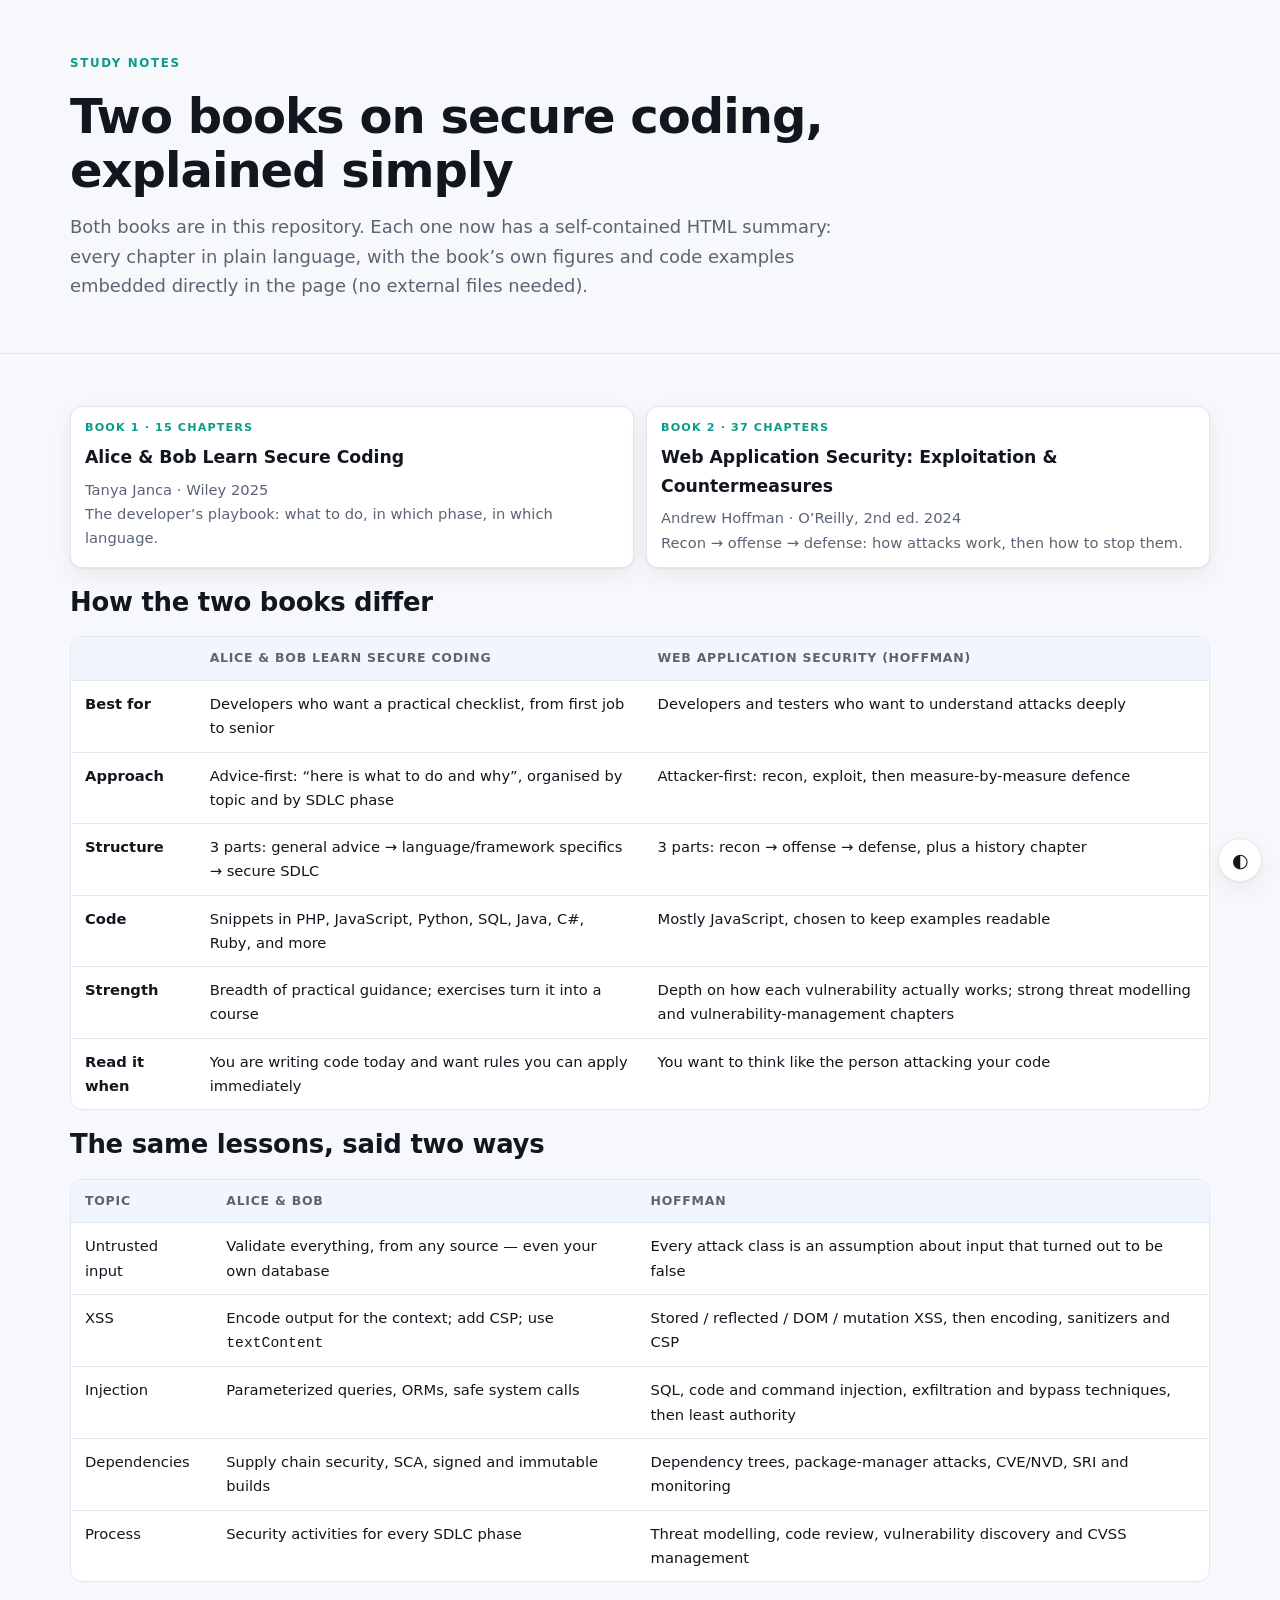
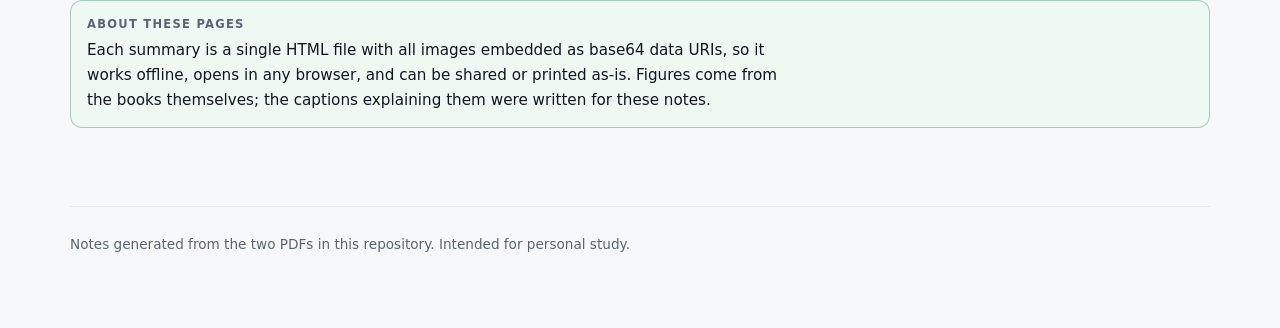
==== books/index.html @ b046a4c8 "Add chapter-by-chapter HTML summaries of both books with embedded figures Co-authored-by: arena-agen" ====
<!DOCTYPE html>
<html lang="en" data-theme="auto">
<head>
<meta charset="utf-8">
<meta name="viewport" content="width=device-width, initial-scale=1">
<title>Two books on web application security — visual summaries</title>
<meta name="description" content="Plain-language chapter-by-chapter summaries of Alice & Bob Learn Secure Coding and Web Application Security: Exploitation and Countermeasures, with figures and code embedded.">
<style>/* ---------- Base / theme ---------- */
:root{
  --bg:#f7f8fb; --panel:#ffffff; --ink:#12161f; --muted:#5b6474; --line:#e2e6ee;
  --accent:#2f6fed; --accent-2:#0c9b8a;
  --warn:#b4441f; --warn-bg:#fdf1ec; --ok:#1d7a4f; --ok-bg:#eef9f3;
  --code-bg:#12161f; --code-ink:#e8edf7;
  --shadow:0 1px 2px rgba(16,24,40,.06),0 8px 24px rgba(16,24,40,.06);
  --radius:14px;
  --sans:"Segoe UI",system-ui,-apple-system,"Helvetica Neue",Arial,sans-serif;
  --mono:"SFMono-Regular",Consolas,"Liberation Mono",Menlo,monospace;
}
@media (prefers-color-scheme:dark){
  :root{
    --bg:#0d1117; --panel:#161b24; --ink:#e6edf6; --muted:#9aa6b8; --line:#26303d;
    --accent:#6ea0ff; --accent-2:#3ecfbb;
    --warn:#ff9873; --warn-bg:#2a1a14; --ok:#5ad39a; --ok-bg:#12241b;
    --code-bg:#0a0e14; --code-ink:#e8edf7;
    --shadow:0 1px 2px rgba(0,0,0,.4),0 8px 24px rgba(0,0,0,.35);
  }
}
html[data-theme="light"]{
  --bg:#f7f8fb; --panel:#ffffff; --ink:#12161f; --muted:#5b6474; --line:#e2e6ee;
  --accent:#2f6fed; --accent-2:#0c9b8a;
  --warn:#b4441f; --warn-bg:#fdf1ec; --ok:#1d7a4f; --ok-bg:#eef9f3;
  --code-bg:#12161f; --code-ink:#e8edf7;
}
html[data-theme="dark"]{
  --bg:#0d1117; --panel:#161b24; --ink:#e6edf6; --muted:#9aa6b8; --line:#26303d;
  --accent:#6ea0ff; --accent-2:#3ecfbb;
  --warn:#ff9873; --warn-bg:#2a1a14; --ok:#5ad39a; --ok-bg:#12241b;
  --code-bg:#0a0e14; --code-ink:#e8edf7;
}
*{box-sizing:border-box}
html{scroll-behavior:smooth}
body{
  margin:0;background:var(--bg);color:var(--ink);
  font-family:var(--sans);font-size:17px;line-height:1.65;
  -webkit-font-smoothing:antialiased;text-rendering:optimizeLegibility;
}
a{color:var(--accent);text-decoration:none}
a:hover{text-decoration:underline}
img{max-width:100%;height:auto}

/* ---------- Progress bar ---------- */
#progress{position:fixed;top:0;left:0;height:3px;width:0;background:linear-gradient(90deg,var(--accent),var(--accent-2));z-index:100;transition:width .1s linear}

/* ---------- Layout ---------- */
.wrap{max-width:1180px;margin:0 auto;padding:0 20px}
.layout{display:grid;grid-template-columns:260px minmax(0,1fr);gap:38px;align-items:start}
@media (max-width:980px){.layout{grid-template-columns:1fr}}

/* ---------- Sidebar TOC ---------- */
aside.toc{position:sticky;top:22px;max-height:calc(100vh - 44px);overflow:auto;padding:6px 0 24px}
aside.toc h4{margin:0 0 10px;font-size:.72rem;letter-spacing:.09em;text-transform:uppercase;color:var(--muted)}
aside.toc a{display:block;font-size:.86rem;color:var(--muted);padding:4px 8px;border-radius:8px;border-left:2px solid transparent}
aside.toc a:hover{background:var(--panel);color:var(--ink);text-decoration:none}
aside.toc a.active{color:var(--accent);border-left-color:var(--accent);background:var(--panel);font-weight:600}
aside.toc .part{margin:16px 0 6px;font-size:.7rem;font-weight:700;letter-spacing:.08em;text-transform:uppercase;color:var(--accent-2)}
@media (max-width:980px){
  aside.toc{position:static;max-height:none;border-bottom:1px solid var(--line);margin-bottom:18px}
  aside.toc a{display:inline-block;font-size:.8rem}
}

/* ---------- Hero ---------- */
header.hero{padding:54px 0 30px;border-bottom:1px solid var(--line)}
.eyebrow{font-size:.74rem;font-weight:700;letter-spacing:.14em;text-transform:uppercase;color:var(--accent-2)}
h1{font-size:clamp(1.9rem,4.4vw,3rem);line-height:1.12;margin:.35em 0 .3em;letter-spacing:-.02em}
.subtitle{font-size:1.12rem;color:var(--muted);max-width:70ch;margin:0 0 22px}
.meta{display:flex;flex-wrap:wrap;gap:8px;margin-bottom:8px}
.chip{font-size:.76rem;background:var(--panel);border:1px solid var(--line);color:var(--muted);padding:5px 11px;border-radius:999px;box-shadow:var(--shadow)}

/* ---------- Sections ---------- */
section{padding:34px 0 6px;scroll-margin-top:18px}
h2{font-size:1.62rem;line-height:1.25;margin:0 0 .35em;letter-spacing:-.01em}
h2 .num{color:var(--accent);font-variant-numeric:tabular-nums}
h3{font-size:1.16rem;margin:1.6em 0 .4em}
h4{font-size:.98rem;margin:1.2em 0 .3em}
p{margin:0 0 1em;max-width:74ch}
ul,ol{margin:0 0 1.1em;padding-left:1.25em;max-width:76ch}
li{margin:.34em 0}
li::marker{color:var(--accent)}
strong{font-weight:650}
hr{border:0;border-top:1px solid var(--line);margin:34px 0}

/* ---------- Cards ---------- */
.card{background:var(--panel);border:1px solid var(--line);border-radius:var(--radius);padding:20px 22px;box-shadow:var(--shadow);margin:16px 0}
.card h3{margin-top:0}
.oneliner{
  font-size:1.02rem;background:linear-gradient(90deg,color-mix(in srgb,var(--accent) 10%,transparent),transparent);
  border-left:3px solid var(--accent);padding:12px 16px;border-radius:0 10px 10px 0;margin:0 0 20px;color:var(--ink)
}
.oneliner b{color:var(--accent)}
.callout{border-radius:12px;padding:14px 16px;margin:16px 0;font-size:.95rem;border:1px solid var(--line)}
.callout p:last-child{margin-bottom:0}
.callout.warn{background:var(--warn-bg);border-color:color-mix(in srgb,var(--warn) 35%,transparent)}
.callout.warn b{color:var(--warn)}
.callout.good{background:var(--ok-bg);border-color:color-mix(in srgb,var(--ok) 35%,transparent)}
.callout.good b{color:var(--ok)}
.callout .label{display:block;font-size:.72rem;letter-spacing:.11em;text-transform:uppercase;font-weight:700;margin-bottom:4px;color:var(--muted)}

/* ---------- Figures ---------- */
figure{margin:24px 0;background:var(--panel);border:1px solid var(--line);border-radius:var(--radius);padding:14px;box-shadow:var(--shadow);text-align:center}
figure img{border-radius:8px;display:block;margin:0 auto;background:#fff}
figcaption{font-size:.85rem;color:var(--muted);margin-top:10px;text-align:left;line-height:1.5}
figcaption b{color:var(--ink)}
.figrow{display:grid;grid-template-columns:repeat(auto-fit,minmax(260px,1fr));gap:16px}
.figrow figure{margin:0}

/* ---------- Code ---------- */
.code{position:relative;margin:18px 0;border-radius:12px;overflow:hidden;border:1px solid var(--line);background:var(--code-bg)}
.code .bar{display:flex;align-items:center;justify-content:space-between;gap:10px;padding:8px 14px;background:rgba(255,255,255,.05);border-bottom:1px solid rgba(255,255,255,.08)}
.code .bar .title{font:600 .76rem/1.4 var(--sans);color:#a9b6cc;letter-spacing:.04em}
.code .bar .tag{font:600 .68rem/1 var(--sans);letter-spacing:.1em;text-transform:uppercase;padding:4px 9px;border-radius:999px}
.tag.bad{background:rgba(255,90,60,.16);color:#ff9d84;border:1px solid rgba(255,90,60,.35)}
.tag.good{background:rgba(60,220,150,.14);color:#6ee7ad;border:1px solid rgba(60,220,150,.3)}
.tag.neutral{background:rgba(120,170,255,.14);color:#9cc0ff;border:1px solid rgba(120,170,255,.3)}
.code pre{margin:0;padding:14px 16px;overflow-x:auto;font:13.5px/1.6 var(--mono);color:var(--code-ink)}
.code code{font-family:inherit;white-space:pre}
.tok-k{color:#c792ea}.tok-s{color:#a5e075}.tok-c{color:#7c899c;font-style:italic}.tok-n{color:#f78c6c}.tok-f{color:#82aaff}

/* ---------- Tables ---------- */
.tablewrap{overflow-x:auto;margin:18px 0;border:1px solid var(--line);border-radius:12px;background:var(--panel)}
table{border-collapse:collapse;width:100%;font-size:.92rem}
th,td{padding:11px 14px;text-align:left;border-bottom:1px solid var(--line);vertical-align:top}
th{background:color-mix(in srgb,var(--accent) 7%,var(--panel));font-size:.78rem;letter-spacing:.06em;text-transform:uppercase;color:var(--muted)}
tr:last-child td{border-bottom:0}

/* ---------- Pills / grid of topics ---------- */
.pillgrid{display:grid;grid-template-columns:repeat(auto-fit,minmax(210px,1fr));gap:12px;margin:18px 0}
.pill{background:var(--panel);border:1px solid var(--line);border-radius:12px;padding:12px 14px;box-shadow:var(--shadow)}
.pill .k{font-size:.7rem;letter-spacing:.1em;text-transform:uppercase;color:var(--accent-2);font-weight:700}
.pill .v{font-size:.92rem;margin-top:4px}

/* ---------- Book switch links ---------- */
.booknav{display:flex;gap:12px;flex-wrap:wrap;margin:20px 0 0}
.booknav a{display:inline-flex;align-items:center;gap:8px;background:var(--panel);border:1px solid var(--line);border-radius:999px;padding:9px 16px;font-size:.88rem;font-weight:600;box-shadow:var(--shadow)}
.booknav a:hover{text-decoration:none;border-color:var(--accent)}

/* ---------- Theme toggle ---------- */
#theme{position:fixed;right:18px;bottom:18px;z-index:90;width:44px;height:44px;border-radius:50%;border:1px solid var(--line);background:var(--panel);color:var(--ink);font-size:19px;cursor:pointer;box-shadow:var(--shadow)}
footer{border-top:1px solid var(--line);margin-top:56px;padding:26px 0 60px;font-size:.85rem;color:var(--muted)}
@media print{aside.toc,#theme,#progress{display:none}.layout{grid-template-columns:1fr}body{background:#fff}}
</style>
</head>
<body>

<header class="hero">
  <div class="wrap">
    <div class="eyebrow">Study notes</div>
    <h1>Two books on secure coding,<br>explained simply</h1>
    <p class="subtitle">Both books are in this repository. Each one now has a self-contained HTML summary: every chapter in plain language, with the book’s own figures and code examples embedded directly in the page (no external files needed).</p>
  </div>
</header>

<div class="wrap">
  <section>
    <div class="pillgrid">
      <a class="pill" href="alice-and-bob-learn-secure-coding.html" style="text-decoration:none;color:inherit">
        <div class="k">Book 1 · 15 chapters</div>
        <div class="v" style="font-size:1.08rem;font-weight:650;margin:6px 0">Alice &amp; Bob Learn Secure Coding</div>
        <div class="v" style="color:var(--muted)">Tanya Janca · Wiley 2025<br>The developer’s playbook: what to do, in which phase, in which language.</div>
      </a>
      <a class="pill" href="web-application-security.html" style="text-decoration:none;color:inherit">
        <div class="k">Book 2 · 37 chapters</div>
        <div class="v" style="font-size:1.08rem;font-weight:650;margin:6px 0">Web Application Security: Exploitation &amp; Countermeasures</div>
        <div class="v" style="color:var(--muted)">Andrew Hoffman · O’Reilly, 2nd ed. 2024<br>Recon → offense → defense: how attacks work, then how to stop them.</div>
      </a>
    </div>

    <h2>How the two books differ</h2>
    <div class="tablewrap">
      <table>
        <thead><tr><th></th><th>Alice &amp; Bob Learn Secure Coding</th><th>Web Application Security (Hoffman)</th></tr></thead>
        <tbody>
          <tr><td><strong>Best for</strong></td><td>Developers who want a practical checklist, from first job to senior</td><td>Developers and testers who want to understand attacks deeply</td></tr>
          <tr><td><strong>Approach</strong></td><td>Advice-first: “here is what to do and why”, organised by topic and by SDLC phase</td><td>Attacker-first: recon, exploit, then measure-by-measure defence</td></tr>
          <tr><td><strong>Structure</strong></td><td>3 parts: general advice → language/framework specifics → secure SDLC</td><td>3 parts: recon → offense → defense, plus a history chapter</td></tr>
          <tr><td><strong>Code</strong></td><td>Snippets in PHP, JavaScript, Python, SQL, Java, C#, Ruby, and more</td><td>Mostly JavaScript, chosen to keep examples readable</td></tr>
          <tr><td><strong>Strength</strong></td><td>Breadth of practical guidance; exercises turn it into a course</td><td>Depth on how each vulnerability actually works; strong threat modelling and vulnerability-management chapters</td></tr>
          <tr><td><strong>Read it when</strong></td><td>You are writing code today and want rules you can apply immediately</td><td>You want to think like the person attacking your code</td></tr>
        </tbody>
      </table>
    </div>

    <h2>The same lessons, said two ways</h2>
    <div class="tablewrap">
      <table>
        <thead><tr><th>Topic</th><th>Alice &amp; Bob</th><th>Hoffman</th></tr></thead>
        <tbody>
          <tr><td>Untrusted input</td><td>Validate everything, from any source — even your own database</td><td>Every attack class is an assumption about input that turned out to be false</td></tr>
          <tr><td>XSS</td><td>Encode output for the context; add CSP; use <code>textContent</code></td><td>Stored / reflected / DOM / mutation XSS, then encoding, sanitizers and CSP</td></tr>
          <tr><td>Injection</td><td>Parameterized queries, ORMs, safe system calls</td><td>SQL, code and command injection, exfiltration and bypass techniques, then least authority</td></tr>
          <tr><td>Dependencies</td><td>Supply chain security, SCA, signed and immutable builds</td><td>Dependency trees, package-manager attacks, CVE/NVD, SRI and monitoring</td></tr>
          <tr><td>Process</td><td>Security activities for every SDLC phase</td><td>Threat modelling, code review, vulnerability discovery and CVSS management</td></tr>
        </tbody>
      </table>
    </div>

    <div class="callout good">
      <span class="label">About these pages</span>
      <p>Each summary is a single HTML file with all images embedded as base64 data URIs, so it works offline, opens in any browser, and can be shared or printed as-is. Figures come from the books themselves; the captions explaining them were written for these notes.</p>
    </div>
  </section>

  <footer>
    <p>Notes generated from the two PDFs in this repository. Intended for personal study.</p>
  </footer>
</div>

<button id="theme" title="Switch light / dark" aria-label="Switch light or dark theme">◐</button>
<script>
const root = document.documentElement, btn = document.getElementById('theme');
const saved = localStorage.getItem('notes-theme');
if (saved) root.dataset.theme = saved;
btn.addEventListener('click', () => {
  const isDark = root.dataset.theme === 'dark' ||
    (root.dataset.theme === 'auto' && matchMedia('(prefers-color-scheme: dark)').matches);
  root.dataset.theme = isDark ? 'light' : 'dark';
  localStorage.setItem('notes-theme', root.dataset.theme);
});
</script>
</body>
</html>
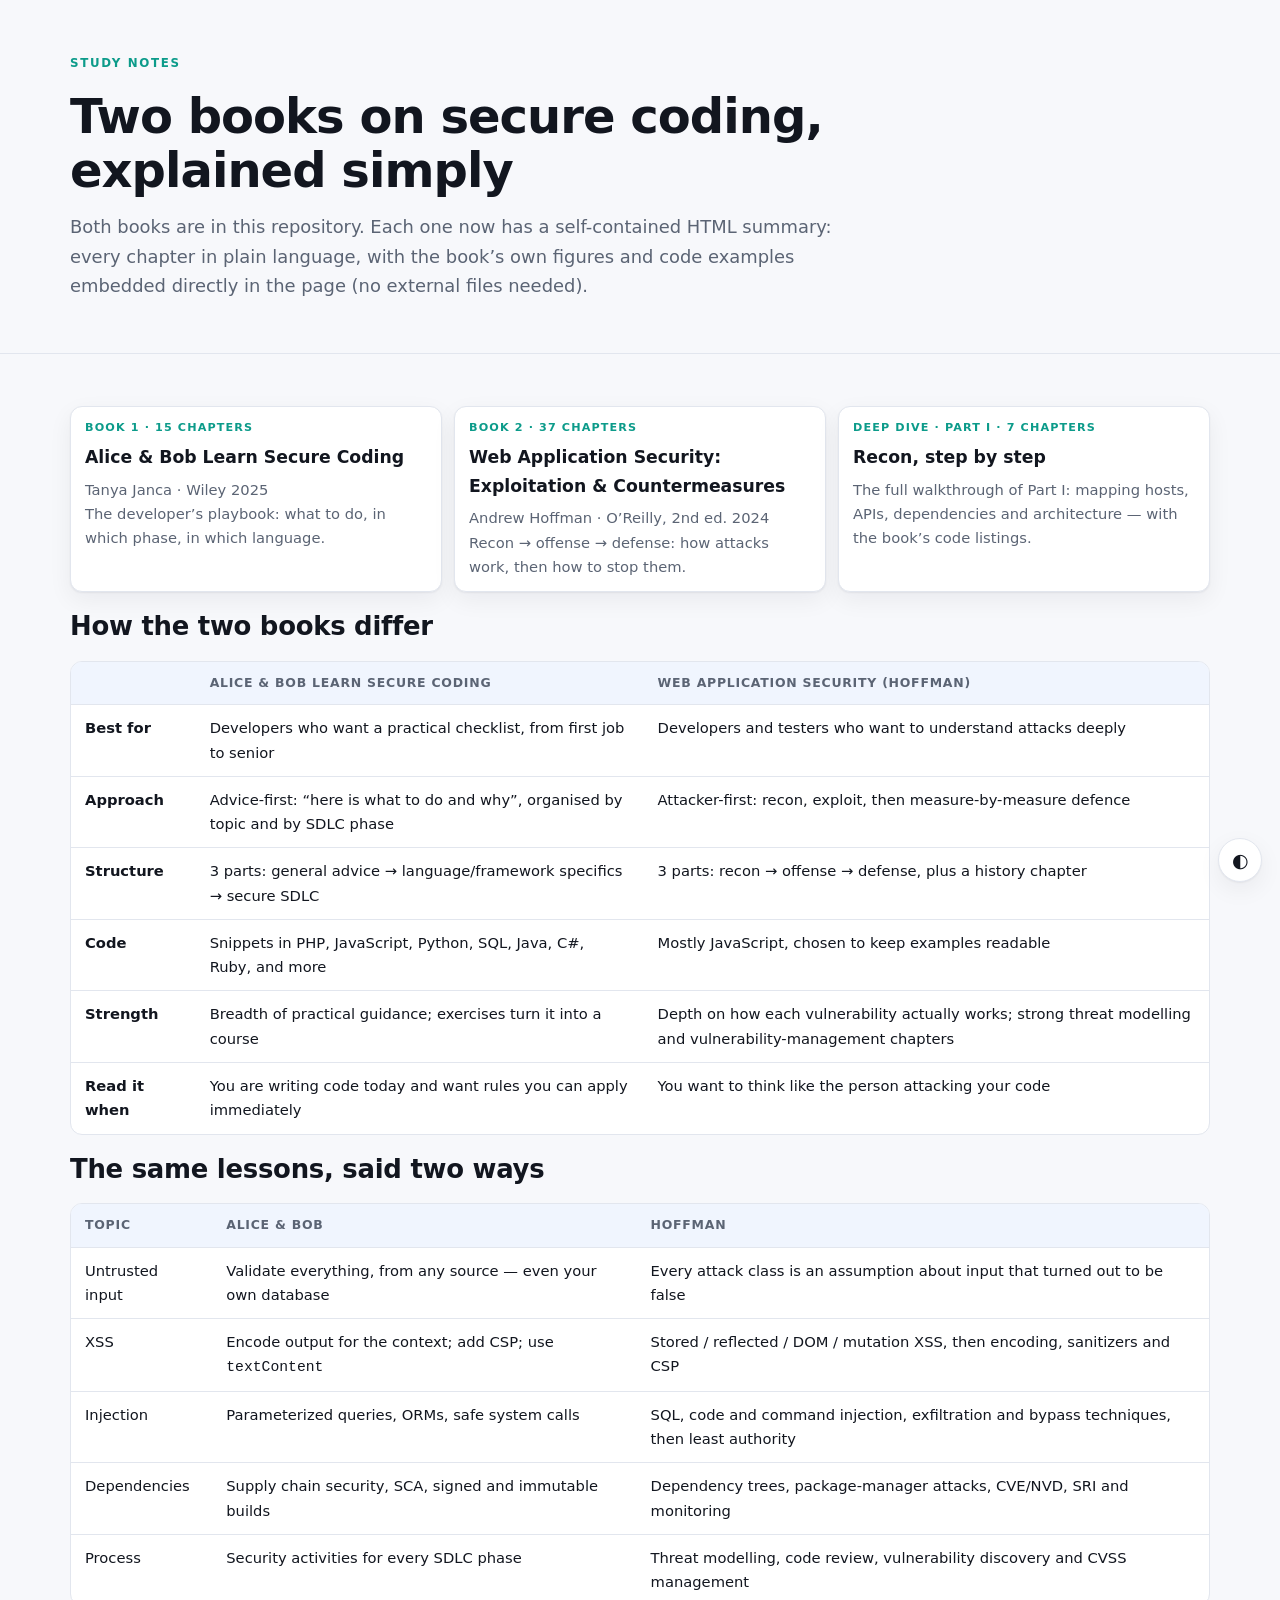
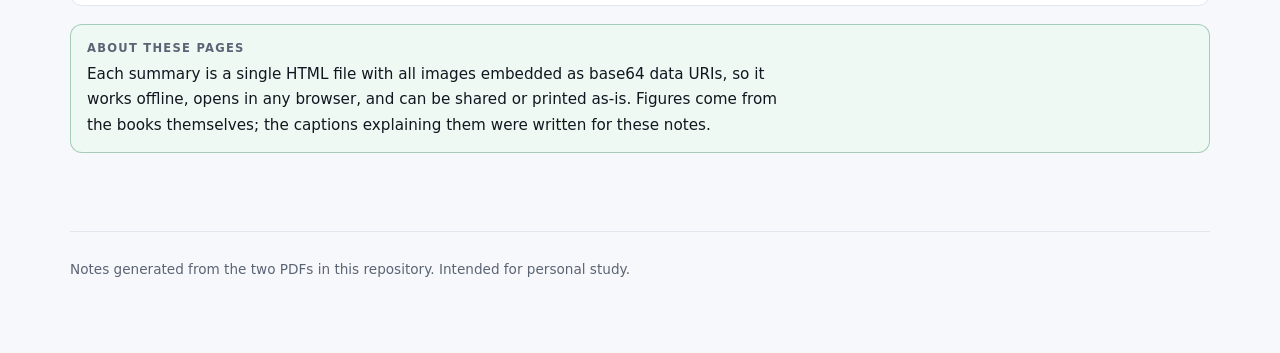
==== commit 0efba7f5: "Add deep-dive page for Part I (Recon) of Web Application Security Co-authored-by: arena-agent <29705" ====
--- a/books/index.html
+++ b/books/index.html
@@ -147,6 +147,28 @@
 #theme{position:fixed;right:18px;bottom:18px;z-index:90;width:44px;height:44px;border-radius:50%;border:1px solid var(--line);background:var(--panel);color:var(--ink);font-size:19px;cursor:pointer;box-shadow:var(--shadow)}
 footer{border-top:1px solid var(--line);margin-top:56px;padding:26px 0 60px;font-size:.85rem;color:var(--muted)}
 @media print{aside.toc,#theme,#progress{display:none}.layout{grid-template-columns:1fr}body{background:#fff}}
+
+/* ---------- Optional blocks used by the Part I deep dive ---------- */
+.callout.info{background:color-mix(in srgb,var(--accent) 8%,transparent);border-color:color-mix(in srgb,var(--accent) 30%,transparent)}
+.callout.info b{color:var(--accent)}
+.chapnum{display:inline-block;font:700 .7rem/1 var(--sans);letter-spacing:.12em;text-transform:uppercase;
+  color:var(--accent-2);background:color-mix(in srgb,var(--accent-2) 13%,transparent);padding:5px 10px;border-radius:999px;margin-bottom:10px}
+.steps{list-style:none;counter-reset:s;padding-left:0;margin:16px 0;max-width:76ch}
+.steps li{counter-increment:s;position:relative;padding-left:44px;margin:14px 0}
+.steps li::before{counter-increment:s;content:counter(s);position:absolute;left:0;top:0;width:28px;height:28px;border-radius:50%;
+  background:color-mix(in srgb,var(--accent) 14%,transparent);color:var(--accent);font:700 .82rem/28px var(--sans);text-align:center}
+.steps li b{display:block;margin-bottom:2px}
+.two{display:grid;grid-template-columns:1fr 1fr;gap:16px;align-items:start}
+@media (max-width:780px){.two{grid-template-columns:1fr}}
+.mini{font-size:.87rem;color:var(--muted)}
+.layerlist{list-style:none;padding:0;margin:14px 0;display:flex;flex-wrap:wrap;gap:6px;align-items:center}
+.layerlist li{background:var(--panel);border:1px solid var(--line);border-radius:999px;padding:6px 13px;font-size:.83rem;
+  box-shadow:var(--shadow);margin:0}
+.layerlist li + li::before{content:"→  ";color:var(--muted);font-weight:700}
+.defender{border-left:3px solid var(--accent-2);background:color-mix(in srgb,var(--accent-2) 7%,transparent);
+  border-radius:0 12px 12px 0;padding:12px 16px;margin:18px 0;font-size:.94rem}
+.defender .label{display:block;font-size:.7rem;letter-spacing:.11em;text-transform:uppercase;font-weight:700;color:var(--accent-2);margin-bottom:4px}
+.defender p:last-child{margin-bottom:0}
 </style>
 </head>
 <body>
@@ -171,6 +193,11 @@
         <div class="k">Book 2 · 37 chapters</div>
         <div class="v" style="font-size:1.08rem;font-weight:650;margin:6px 0">Web Application Security: Exploitation &amp; Countermeasures</div>
         <div class="v" style="color:var(--muted)">Andrew Hoffman · O’Reilly, 2nd ed. 2024<br>Recon → offense → defense: how attacks work, then how to stop them.</div>
+      </a>
+      <a class="pill" href="web-application-security-part1-recon.html" style="text-decoration:none;color:inherit">
+        <div class="k">Deep dive · Part I · 7 chapters</div>
+        <div class="v" style="font-size:1.08rem;font-weight:650;margin:6px 0">Recon, step by step</div>
+        <div class="v" style="color:var(--muted)">The full walkthrough of Part I: mapping hosts, APIs, dependencies and architecture — with the book’s code listings.</div>
       </a>
     </div>
 
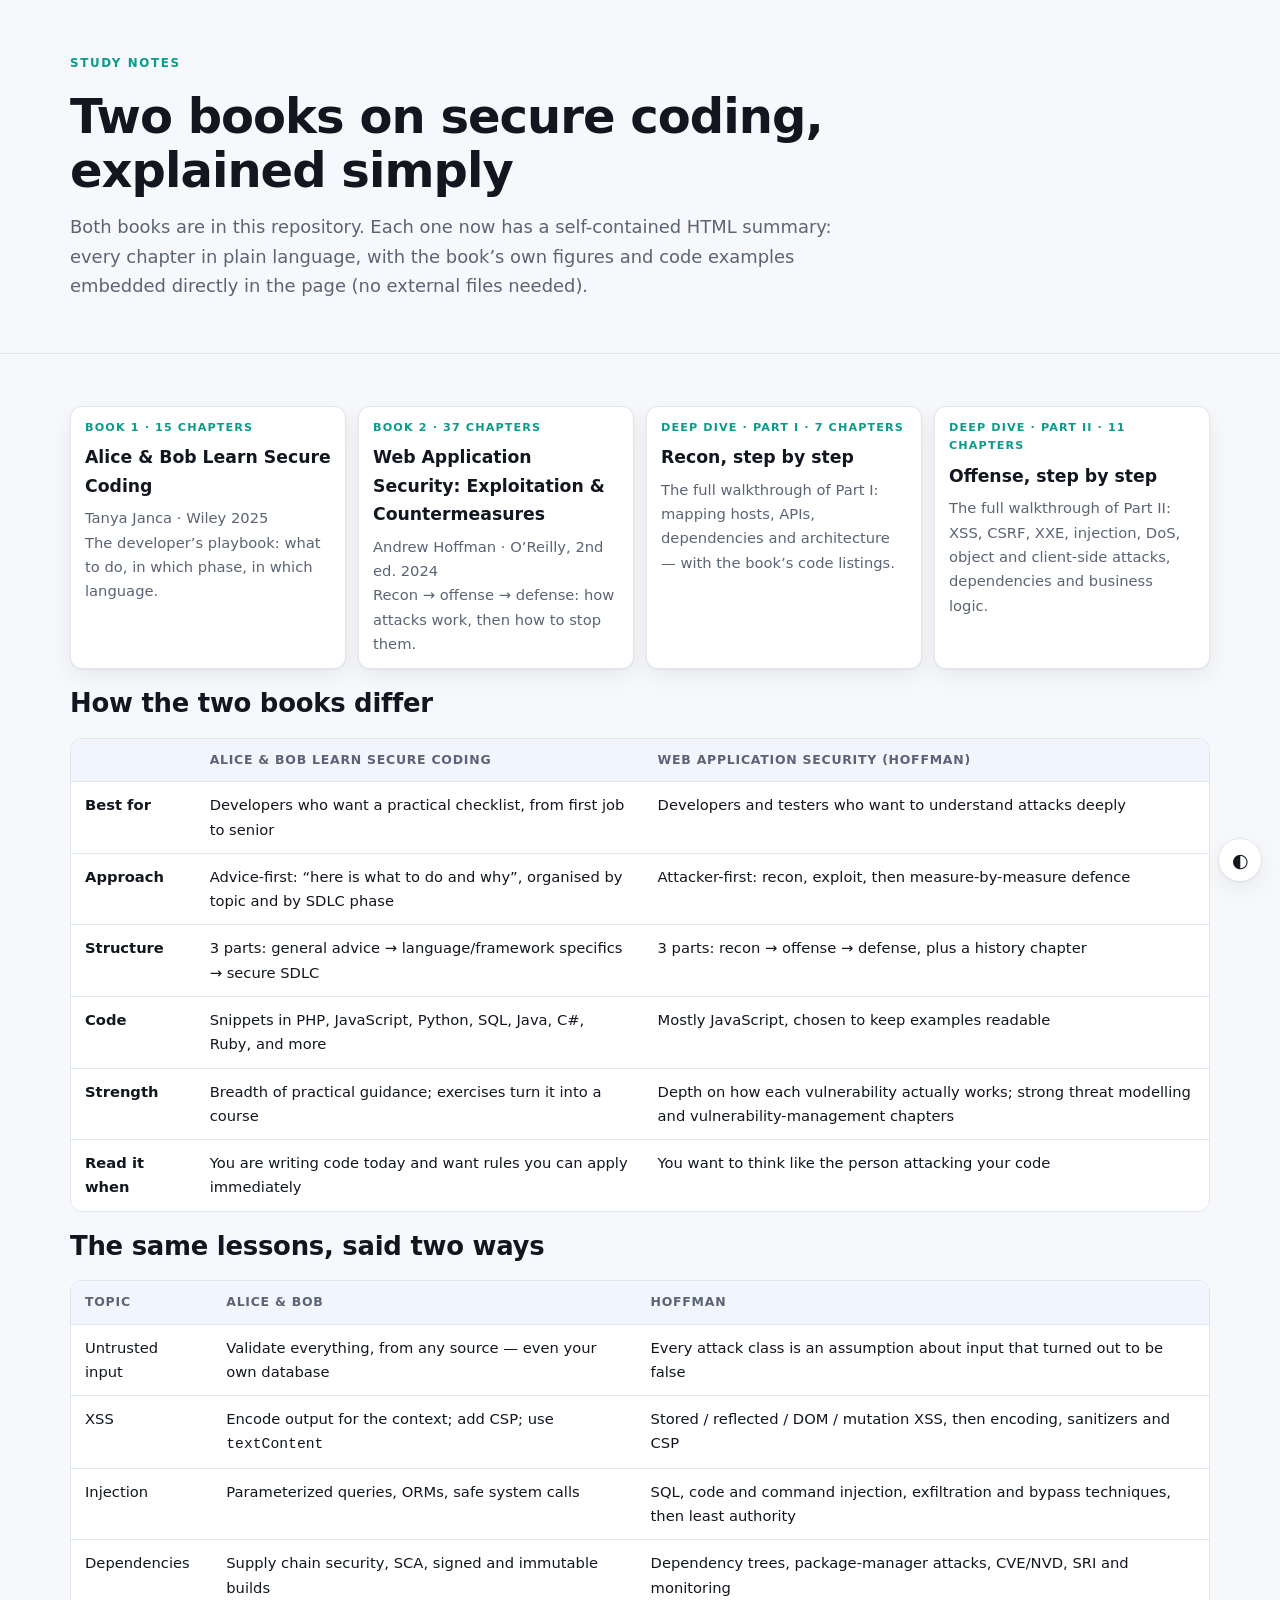
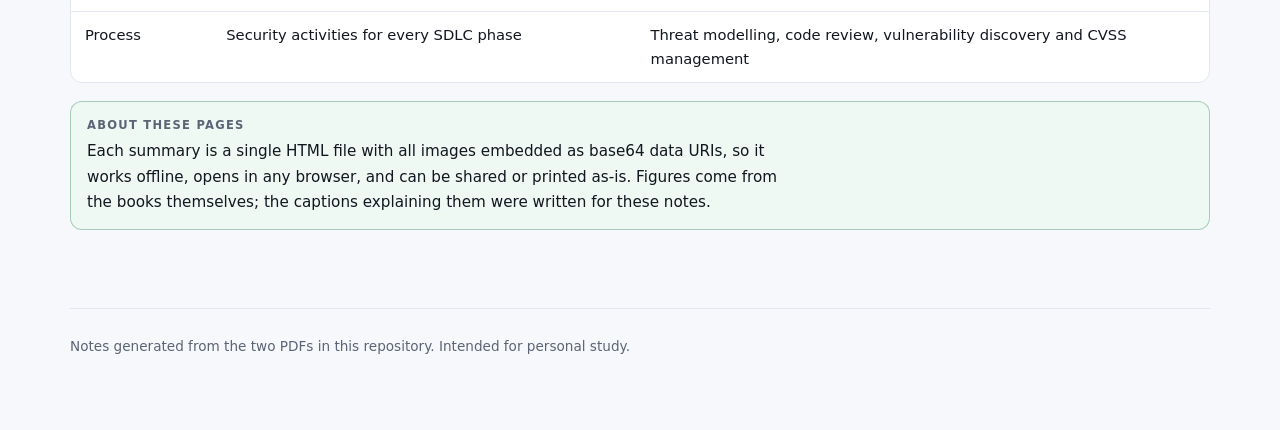
==== commit ac0a765c: "Add Part II (Offense) deep-dive notes: chapters 9-19, 19 figures, attack cheat sheet + defender map " ====
--- a/books/index.html
+++ b/books/index.html
@@ -199,6 +199,11 @@
         <div class="v" style="font-size:1.08rem;font-weight:650;margin:6px 0">Recon, step by step</div>
         <div class="v" style="color:var(--muted)">The full walkthrough of Part I: mapping hosts, APIs, dependencies and architecture — with the book’s code listings.</div>
       </a>
+      <a class="pill" href="web-application-security-part2-offense.html" style="text-decoration:none;color:inherit">
+        <div class="k">Deep dive · Part II · 11 chapters</div>
+        <div class="v" style="font-size:1.08rem;font-weight:650;margin:6px 0">Offense, step by step</div>
+        <div class="v" style="color:var(--muted)">The full walkthrough of Part II: XSS, CSRF, XXE, injection, DoS, object and client-side attacks, dependencies and business logic.</div>
+      </a>
     </div>
 
     <h2>How the two books differ</h2>
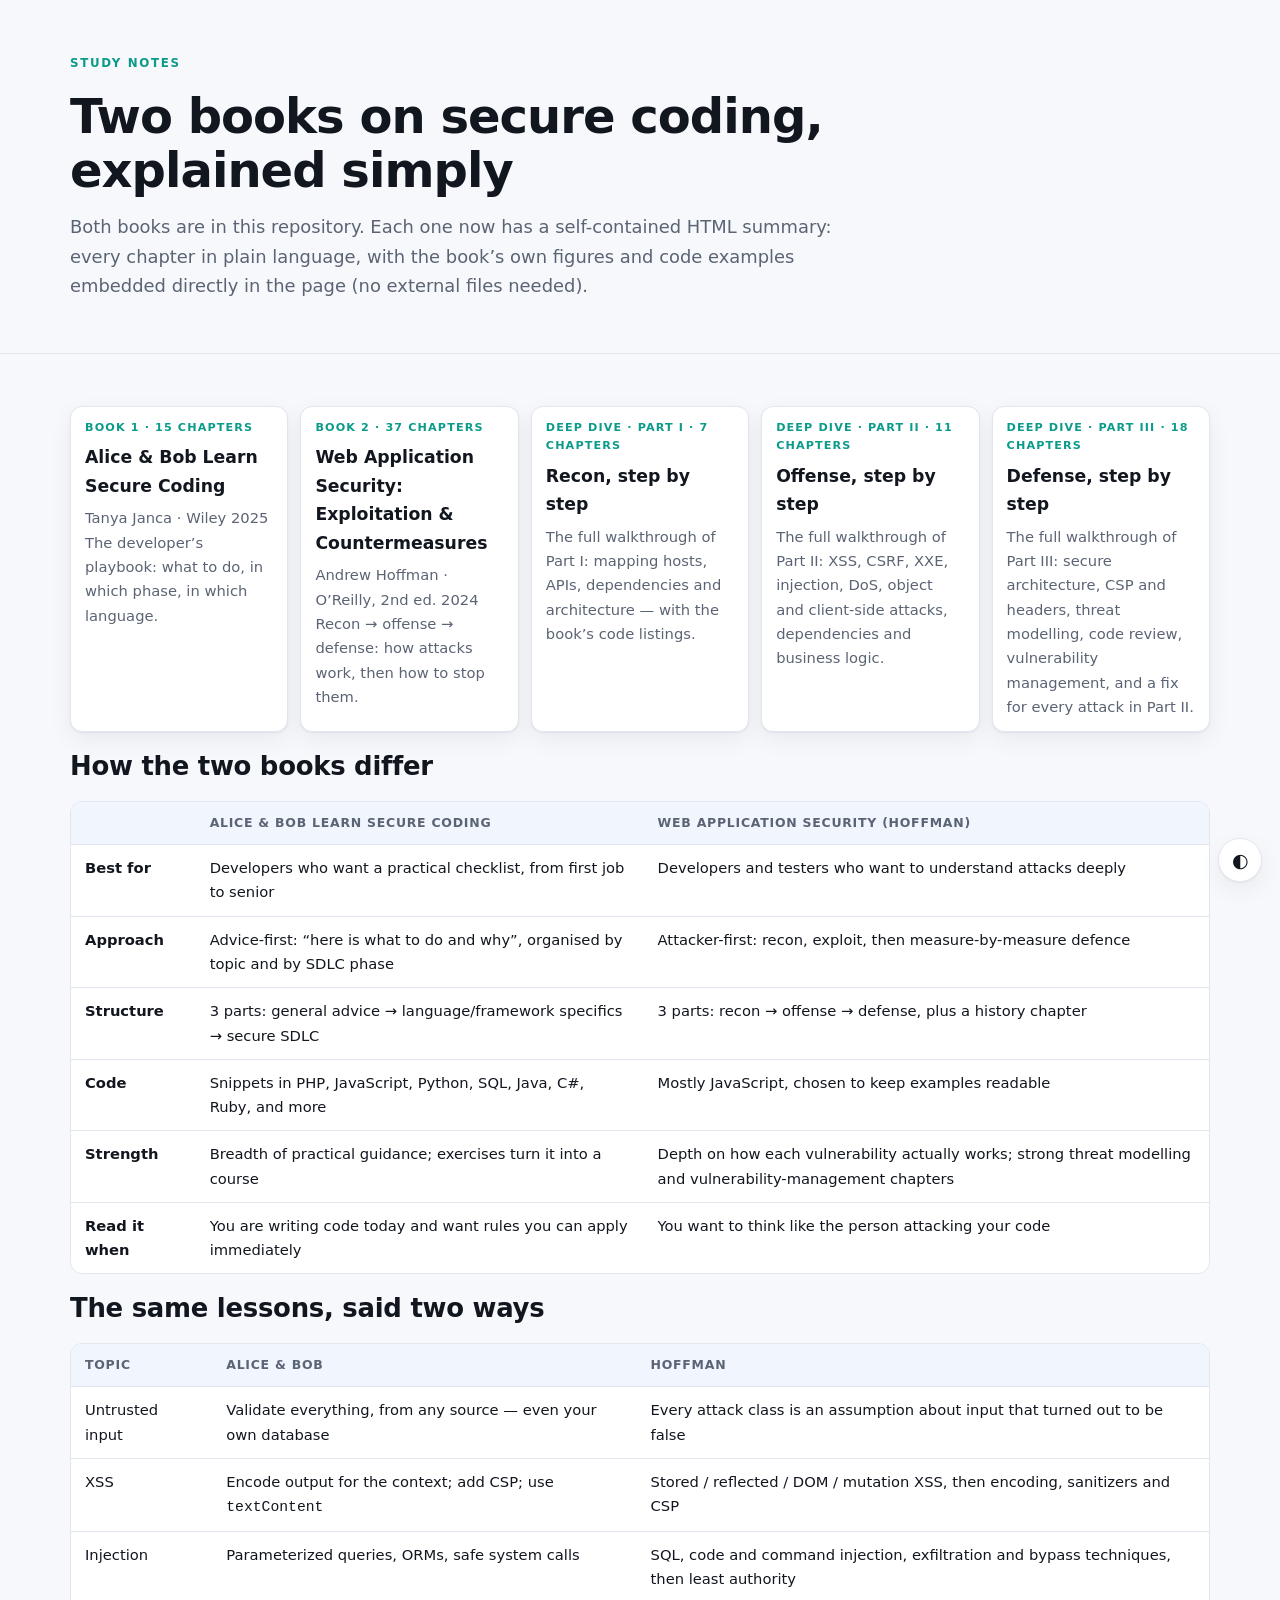
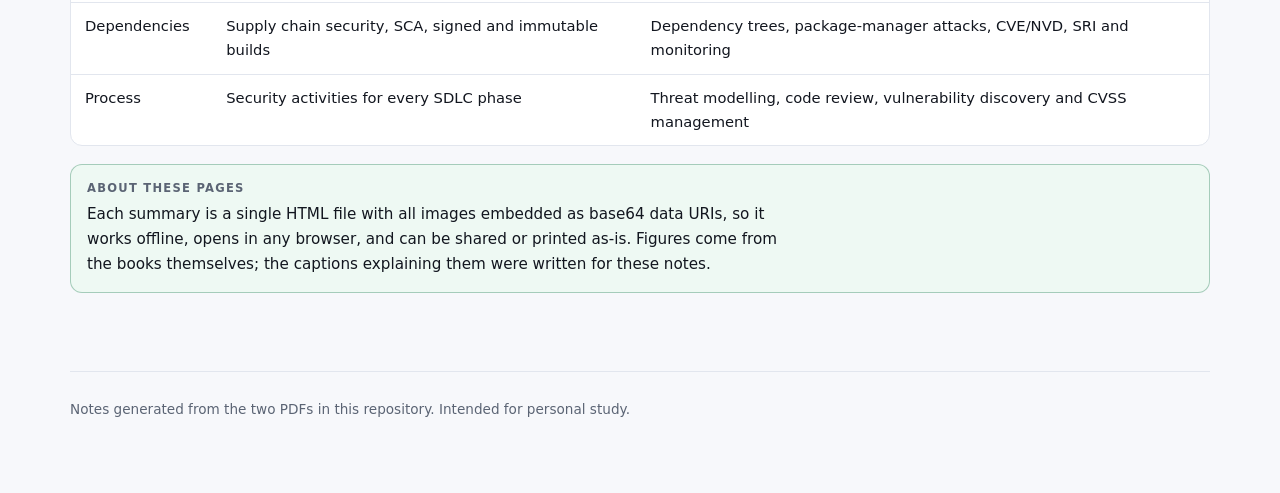
==== commit 27f9700a: "Add Part III (Defense) deep-dive notes: chapters 20-37, 17 figures, attack-to-defense table - tools/" ====
--- a/books/index.html
+++ b/books/index.html
@@ -204,6 +204,11 @@
         <div class="v" style="font-size:1.08rem;font-weight:650;margin:6px 0">Offense, step by step</div>
         <div class="v" style="color:var(--muted)">The full walkthrough of Part II: XSS, CSRF, XXE, injection, DoS, object and client-side attacks, dependencies and business logic.</div>
       </a>
+      <a class="pill" href="web-application-security-part3-defense.html" style="text-decoration:none;color:inherit">
+        <div class="k">Deep dive · Part III · 18 chapters</div>
+        <div class="v" style="font-size:1.08rem;font-weight:650;margin:6px 0">Defense, step by step</div>
+        <div class="v" style="color:var(--muted)">The full walkthrough of Part III: secure architecture, CSP and headers, threat modelling, code review, vulnerability management, and a fix for every attack in Part II.</div>
+      </a>
     </div>
 
     <h2>How the two books differ</h2>
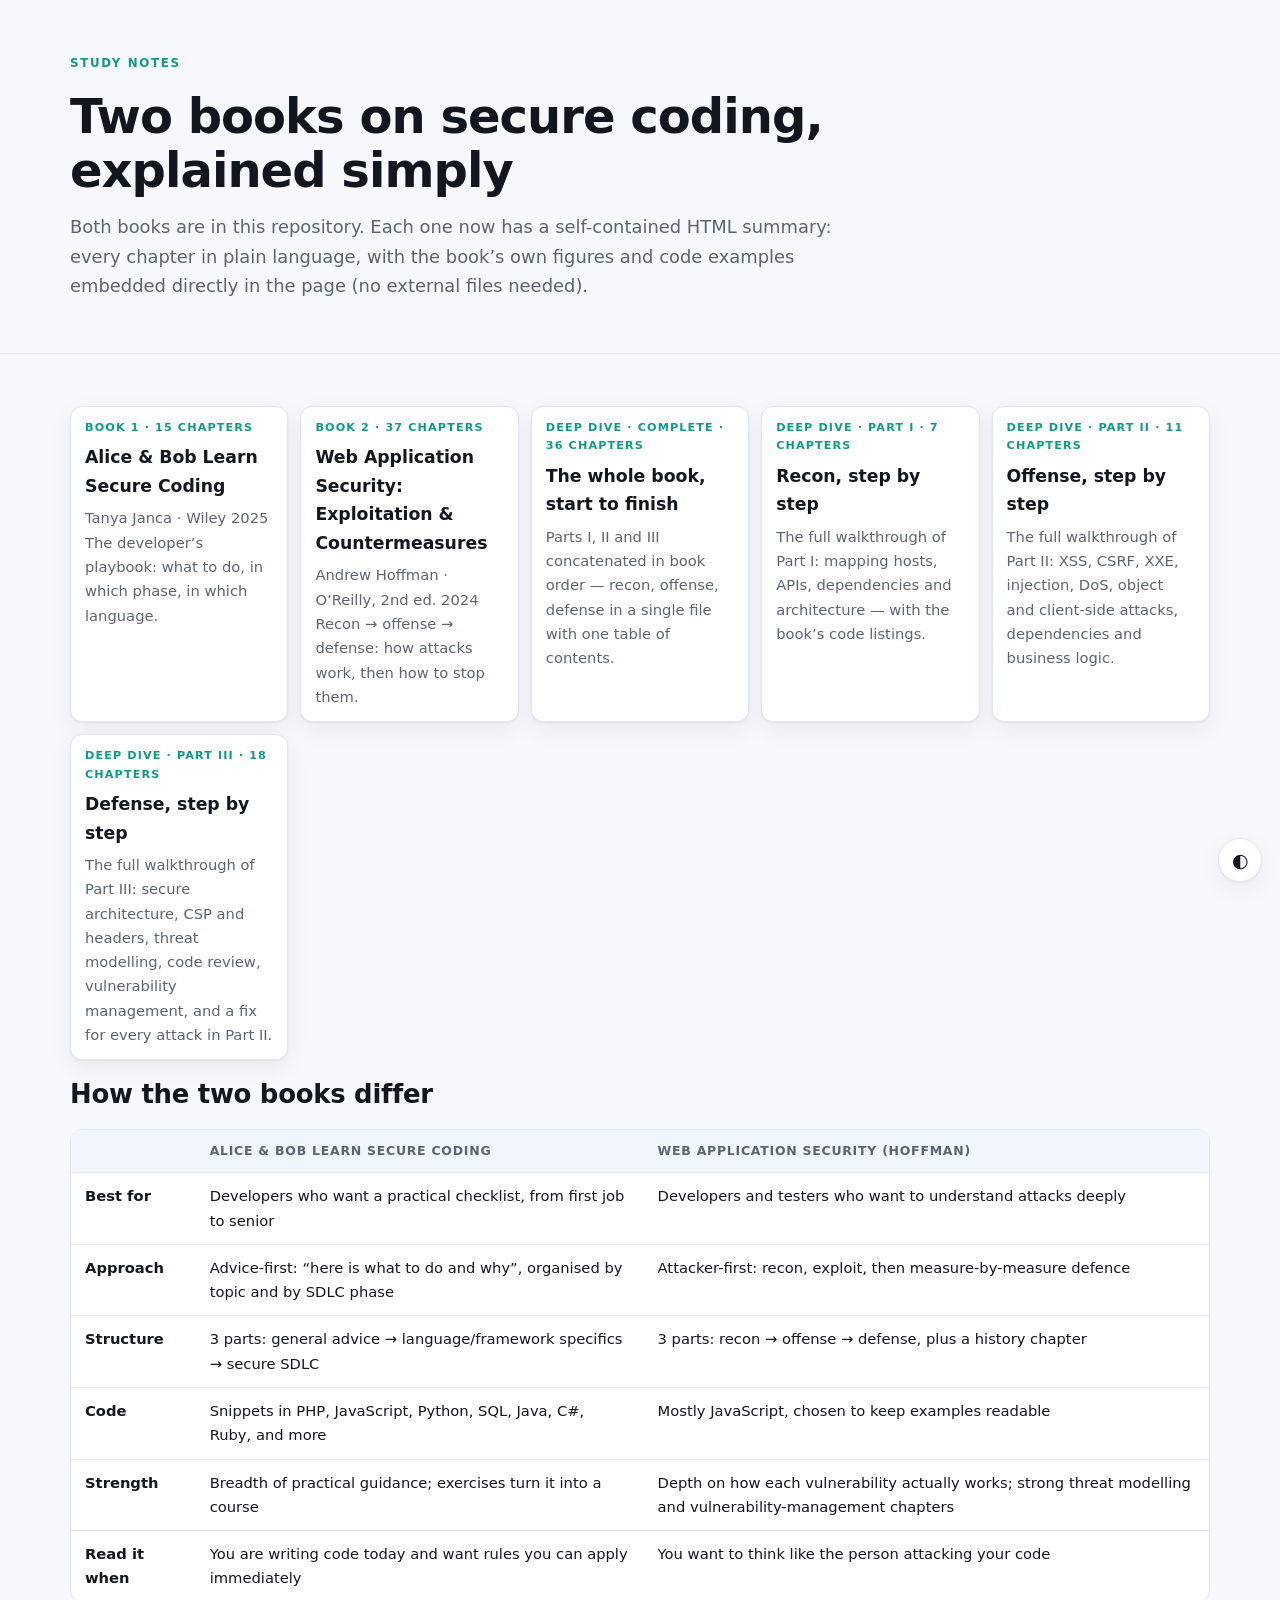
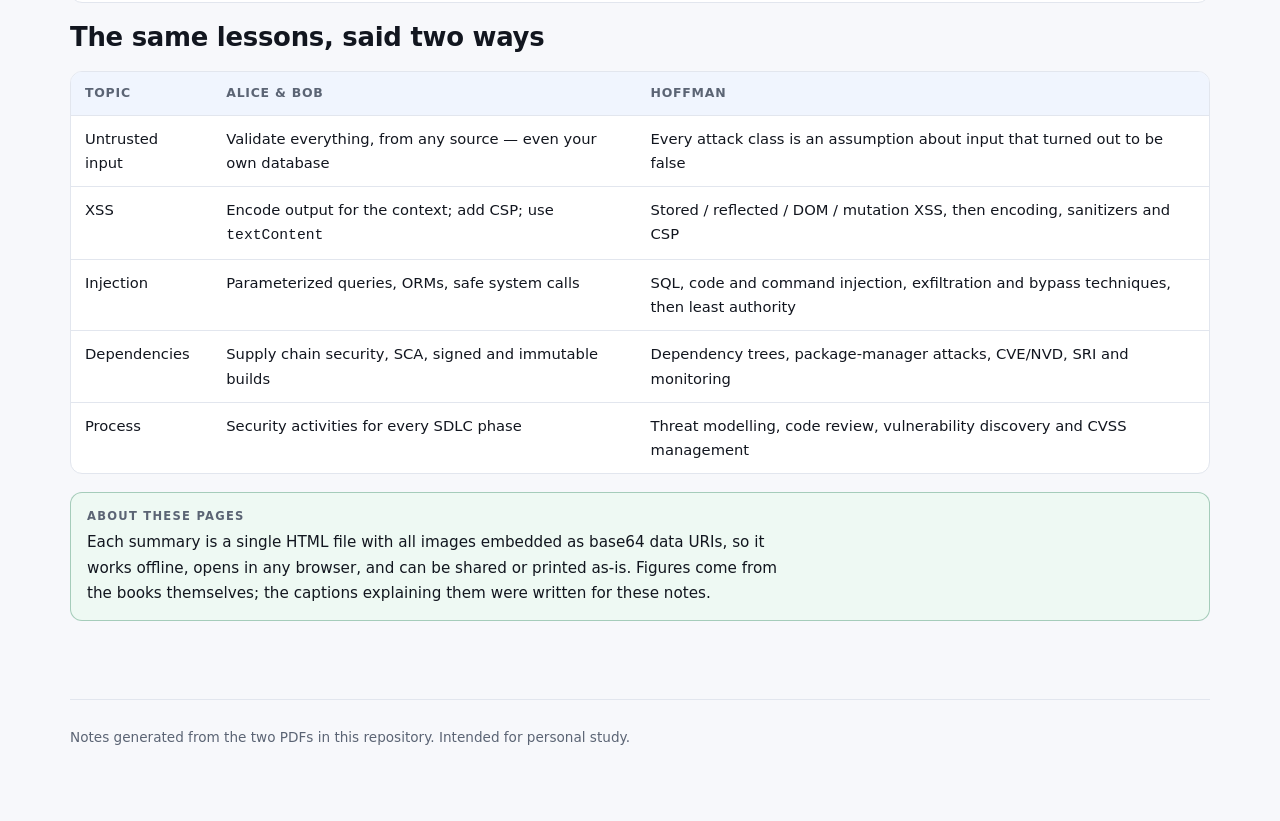
==== commit d6b29802: "Add combined edition: all three parts concatenated in book order - tools/templates/hoffman-complete." ====
--- a/books/index.html
+++ b/books/index.html
@@ -194,6 +194,11 @@
         <div class="v" style="font-size:1.08rem;font-weight:650;margin:6px 0">Web Application Security: Exploitation &amp; Countermeasures</div>
         <div class="v" style="color:var(--muted)">Andrew Hoffman · O’Reilly, 2nd ed. 2024<br>Recon → offense → defense: how attacks work, then how to stop them.</div>
       </a>
+      <a class="pill" href="web-application-security-complete.html" style="text-decoration:none;color:inherit">
+        <div class="k">Deep dive · complete · 36 chapters</div>
+        <div class="v" style="font-size:1.08rem;font-weight:650;margin:6px 0">The whole book, start to finish</div>
+        <div class="v" style="color:var(--muted)">Parts I, II and III concatenated in book order — recon, offense, defense in a single file with one table of contents.</div>
+      </a>
       <a class="pill" href="web-application-security-part1-recon.html" style="text-decoration:none;color:inherit">
         <div class="k">Deep dive · Part I · 7 chapters</div>
         <div class="v" style="font-size:1.08rem;font-weight:650;margin:6px 0">Recon, step by step</div>
